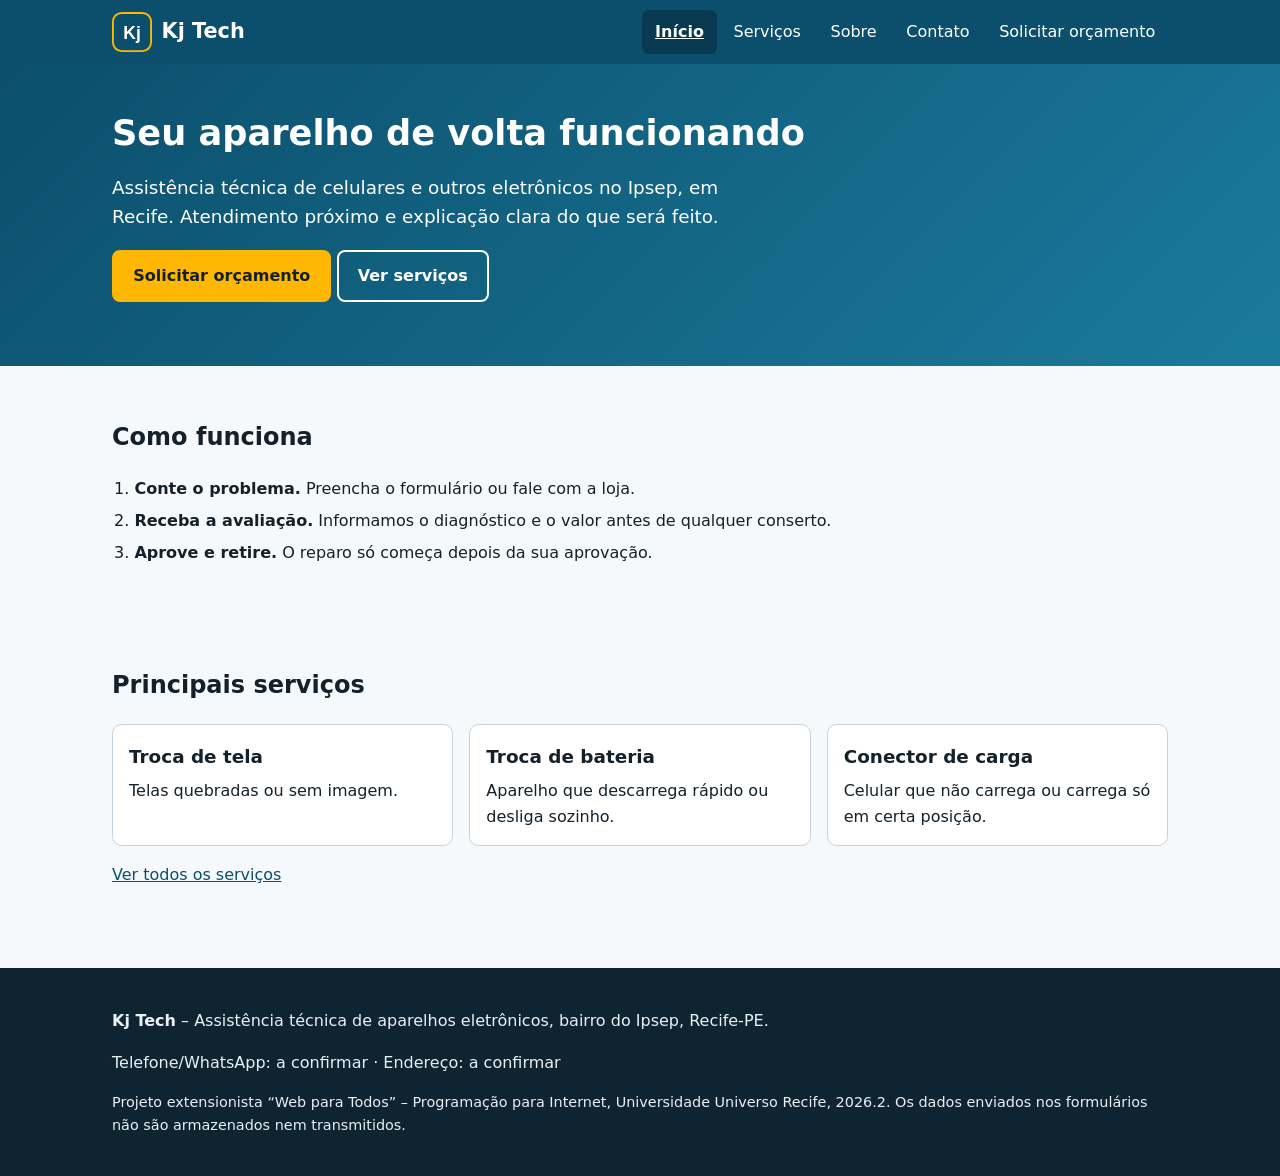
==== entrega-3/index.html @ 4215f727 "Entrega 3: site final da Kj Tech, README e guia de administração" ====
<!DOCTYPE html>
<html lang="pt-BR">
<head>
<meta charset="UTF-8">
<meta name="viewport" content="width=device-width, initial-scale=1">
<title>Início | Kj Tech – Assistência Técnica</title>
<meta name="description" content="Kj Tech: assistência técnica de celulares e eletrônicos no Ipsep, Recife. Conheça os serviços e peça um orçamento.">
<link rel="icon" href="img/logo.svg" type="image/svg+xml">
<link rel="stylesheet" href="css/style.css">
</head>
<body>
<a class="skip" href="#conteudo">Ir para o conteúdo principal</a>
<header class="topo">
  <div class="wrap topo-in">
    <a class="marca" href="index.html"><img src="img/logo.svg" alt="" width="40" height="40"><span>Kj Tech</span></a>
    <button class="menu-btn" aria-expanded="false" aria-controls="menu">Menu</button>
    <nav aria-label="Navegação principal"><ul id="menu" class="menu"><li><a href="index.html" aria-current="page">Início</a></li><li><a href="servicos.html">Serviços</a></li><li><a href="sobre.html">Sobre</a></li><li><a href="contato.html">Contato</a></li><li><a href="orcamento.html">Solicitar orçamento</a></li></ul></nav>
  </div>
</header>
<main id="conteudo">

<section class="hero"><div class="wrap">
  <h1>Seu aparelho de volta funcionando</h1>
  <p class="lead">Assistência técnica de celulares e outros eletrônicos no Ipsep, em Recife. Atendimento próximo e explicação clara do que será feito.</p>
  <p><a class="btn" href="orcamento.html">Solicitar orçamento</a> <a class="btn sec" href="servicos.html">Ver serviços</a></p>
</div></section>
<section class="wrap bloco">
  <h2>Como funciona</h2>
  <ol class="passos">
    <li><strong>Conte o problema.</strong> Preencha o formulário ou fale com a loja.</li>
    <li><strong>Receba a avaliação.</strong> Informamos o diagnóstico e o valor antes de qualquer conserto.</li>
    <li><strong>Aprove e retire.</strong> O reparo só começa depois da sua aprovação.</li>
  </ol>
</section>
<section class="wrap bloco">
  <h2>Principais serviços</h2>
  <ul class="cards">
    <li class="card"><h3>Troca de tela</h3><p>Telas quebradas ou sem imagem.</p></li>
    <li class="card"><h3>Troca de bateria</h3><p>Aparelho que descarrega rápido ou desliga sozinho.</p></li>
    <li class="card"><h3>Conector de carga</h3><p>Celular que não carrega ou carrega só em certa posição.</p></li>
  </ul>
  <p><a href="servicos.html">Ver todos os serviços</a></p>
</section>
</main>
<footer class="rodape">
  <div class="wrap">
    <p><strong>Kj Tech</strong> – Assistência técnica de aparelhos eletrônicos, bairro do Ipsep, Recife-PE.</p>
    <p>Telefone/WhatsApp: <span data-contato="telefone">a confirmar</span> · Endereço: <span data-contato="endereco">a confirmar</span></p>
    <p class="peq">Projeto extensionista “Web para Todos” – Programação para Internet, Universidade Universo Recife, 2026.2. Os dados enviados nos formulários não são armazenados nem transmitidos.</p>
  </div>
</footer>
<script src="js/config.js"></script>
<script src="js/main.js"></script>
</body>
</html>
---- entrega-3/css/style.css ----
:root{--azul:#0b4f6c;--azul-esc:#073a50;--fundo:#f6f9fb;--texto:#14212b;--borda:#c5d3dc;--erro:#a4161a;--ok:#116530}
*{box-sizing:border-box}
html{font-size:100%}
body{margin:0;font-family:system-ui,-apple-system,"Segoe UI",Arial,sans-serif;line-height:1.6;color:var(--texto);background:var(--fundo)}
.wrap{max-width:68rem;margin:0 auto;padding:0 1rem}
.estreito{max-width:40rem}
.sr{position:absolute;width:1px;height:1px;overflow:hidden;clip:rect(0 0 0 0)}
.skip{position:absolute;left:-999px;top:0;background:#fff;color:var(--azul-esc);padding:.75rem 1rem;z-index:10}
.skip:focus{left:0}
a{color:var(--azul)}
:focus-visible{outline:3px solid #ffb703;outline-offset:2px}
.topo{background:var(--azul);color:#fff}
.topo-in{display:flex;flex-wrap:wrap;align-items:center;justify-content:space-between;gap:.5rem;padding-top:.6rem;padding-bottom:.6rem}
.marca{display:flex;align-items:center;gap:.6rem;color:#fff;text-decoration:none;font-weight:700;font-size:1.3rem}
.menu{list-style:none;margin:0;padding:0;display:flex;flex-wrap:wrap;gap:.25rem}
.menu a{display:block;color:#fff;text-decoration:none;padding:.6rem .8rem;border-radius:.4rem}
.menu a:hover{background:var(--azul-esc);text-decoration:underline}
.menu a[aria-current="page"]{background:var(--azul-esc);font-weight:700;text-decoration:underline}
.menu-btn{display:none;background:var(--azul-esc);color:#fff;border:2px solid #fff;border-radius:.4rem;padding:.55rem .9rem;font:inherit;cursor:pointer}
.hero{background:linear-gradient(135deg,#0b4f6c,#1b7a9c);color:#fff;padding:3rem 0}
.hero h1{margin:0 0 .5rem;font-size:2.2rem;line-height:1.2}
.lead{font-size:1.15rem;max-width:42rem}
.bloco{padding-top:2rem;padding-bottom:2rem}
h1{font-size:2rem;line-height:1.2}
.btn{display:inline-block;background:#ffb703;color:#14212b;font-weight:700;border:2px solid #ffb703;border-radius:.5rem;padding:.7rem 1.2rem;text-decoration:none;font-size:1rem;cursor:pointer;font-family:inherit}
.btn:hover{background:#ffc83d}
.btn.sec{background:transparent;color:inherit;border-color:currentColor}
.bloco .btn.sec{color:var(--azul)}
.passos{padding-left:1.4rem}.passos li{margin:.4rem 0}
.cards{list-style:none;padding:0;margin:1rem 0;display:grid;grid-template-columns:repeat(auto-fit,minmax(15rem,1fr));gap:1rem}
.card{background:#fff;border:1px solid var(--borda);border-radius:.6rem;padding:1rem}
.card h2,.card h3{margin:.1rem 0 .4rem;font-size:1.15rem}
.card p{margin:0}
.campo{margin:1rem 0}
label{display:block;font-weight:600;margin-bottom:.3rem}
input[type=text],input[type=search],select,textarea{width:100%;padding:.65rem;font:inherit;border:2px solid #5d7384;border-radius:.4rem;background:#fff;color:var(--texto)}
.check{display:grid;grid-template-columns:auto 1fr;gap:.2rem .6rem;align-items:start}
.check input{width:1.3rem;height:1.3rem;margin-top:.25rem}.check label{margin:0;font-weight:400}.check .erro{grid-column:2}
.erro{color:var(--erro);font-weight:600;margin:.3rem 0 0}
.erro::before{content:"Erro: "}
.erro-geral{border:2px solid var(--erro);color:var(--erro);padding:.7rem;border-radius:.4rem;font-weight:600}
input[aria-invalid=true],select[aria-invalid=true],textarea[aria-invalid=true]{border-color:var(--erro);border-width:3px}
.ok{border:2px solid var(--ok);background:#e9f7ee;padding:1rem;border-radius:.5rem}
.ok h2{margin-top:0;color:var(--ok)}
.aviso{background:#fff4d6;border:1px solid #d9a400;padding:.7rem;border-radius:.4rem}
.dados dt{font-weight:700;margin-top:1rem}.dados dd{margin:.2rem 0 0}
.peq{font-size:.9rem}
.rodape{background:#0e2430;color:#e8f0f4;padding:1.5rem 0;margin-top:2rem}
.rodape a{color:#ffd166}
[hidden]{display:none!important}
@media (max-width:42rem){
  .menu-btn{display:inline-block}
  .menu{display:none;flex-direction:column;width:100%}
  .menu.aberto{display:flex}
  .topo nav{width:100%}
  .hero h1{font-size:1.7rem}
}
@media (prefers-reduced-motion:reduce){*{scroll-behavior:auto!important;transition:none!important}}
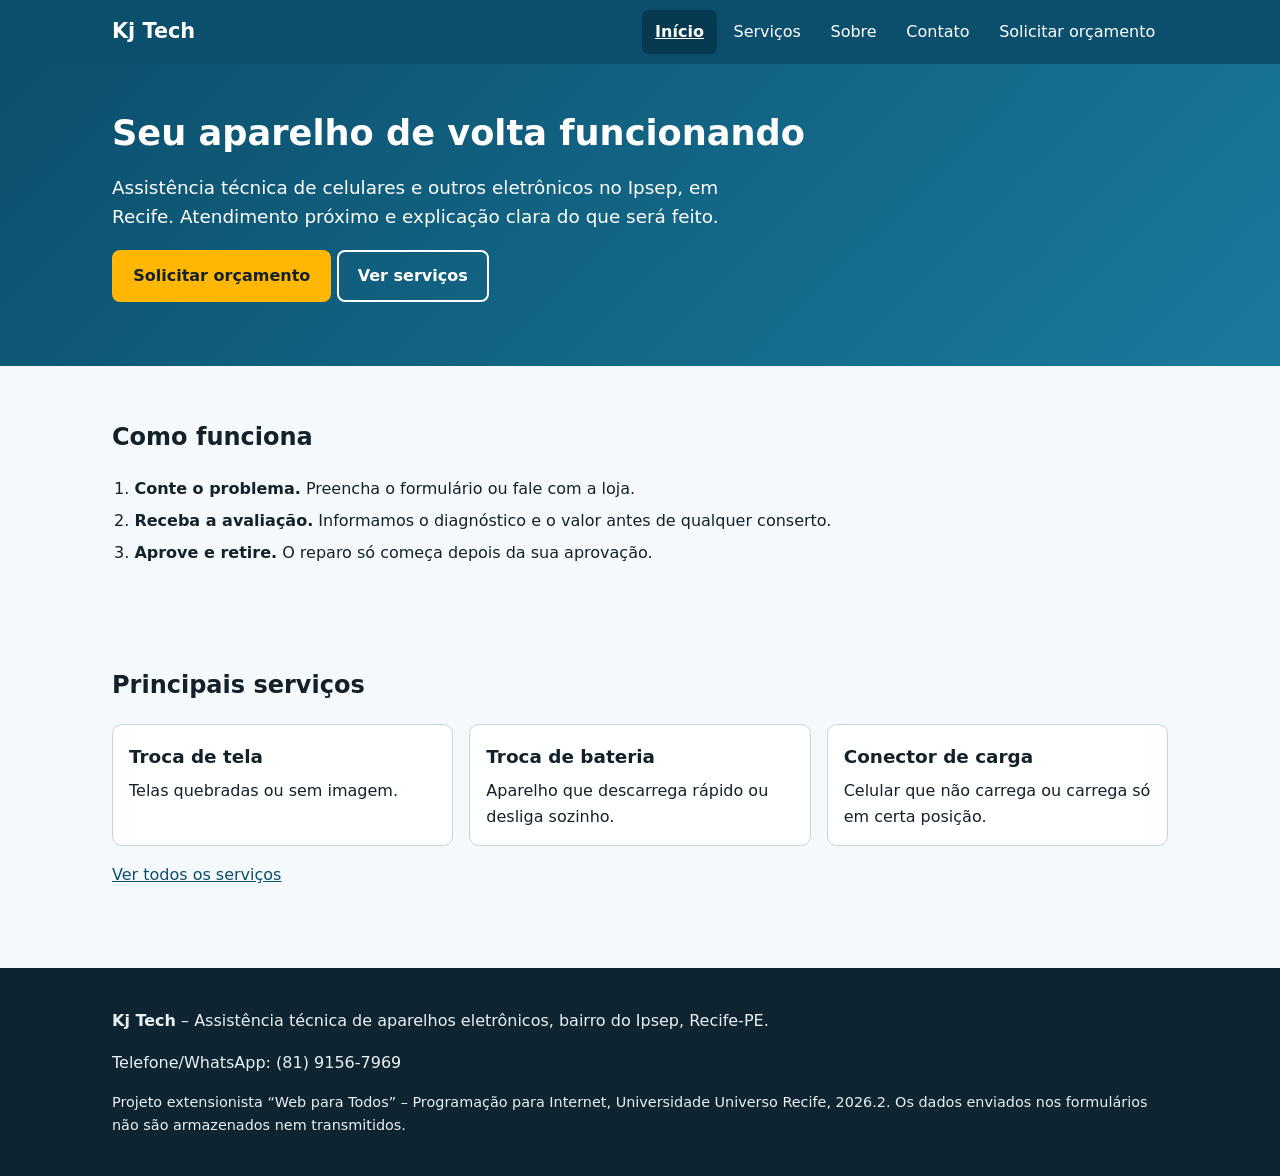
==== commit b0fe69bd: "Entrega 3: telefone de contato, horário comercial e remoção de endereço e logotipo" ====
--- a/entrega-3/index.html
+++ b/entrega-3/index.html
@@ -5,14 +5,13 @@
 <meta name="viewport" content="width=device-width, initial-scale=1">
 <title>Início | Kj Tech – Assistência Técnica</title>
 <meta name="description" content="Kj Tech: assistência técnica de celulares e eletrônicos no Ipsep, Recife. Conheça os serviços e peça um orçamento.">
-<link rel="icon" href="img/logo.svg" type="image/svg+xml">
 <link rel="stylesheet" href="css/style.css">
 </head>
 <body>
 <a class="skip" href="#conteudo">Ir para o conteúdo principal</a>
 <header class="topo">
   <div class="wrap topo-in">
-    <a class="marca" href="index.html"><img src="img/logo.svg" alt="" width="40" height="40"><span>Kj Tech</span></a>
+    <a class="marca" href="index.html"><span>Kj Tech</span></a>
     <button class="menu-btn" aria-expanded="false" aria-controls="menu">Menu</button>
     <nav aria-label="Navegação principal"><ul id="menu" class="menu"><li><a href="index.html" aria-current="page">Início</a></li><li><a href="servicos.html">Serviços</a></li><li><a href="sobre.html">Sobre</a></li><li><a href="contato.html">Contato</a></li><li><a href="orcamento.html">Solicitar orçamento</a></li></ul></nav>
   </div>
@@ -45,7 +44,7 @@
 <footer class="rodape">
   <div class="wrap">
     <p><strong>Kj Tech</strong> – Assistência técnica de aparelhos eletrônicos, bairro do Ipsep, Recife-PE.</p>
-    <p>Telefone/WhatsApp: <span data-contato="telefone">a confirmar</span> · Endereço: <span data-contato="endereco">a confirmar</span></p>
+    <p>Telefone/WhatsApp: <span data-contato="telefone">a confirmar</span></p>
     <p class="peq">Projeto extensionista “Web para Todos” – Programação para Internet, Universidade Universo Recife, 2026.2. Os dados enviados nos formulários não são armazenados nem transmitidos.</p>
   </div>
 </footer>
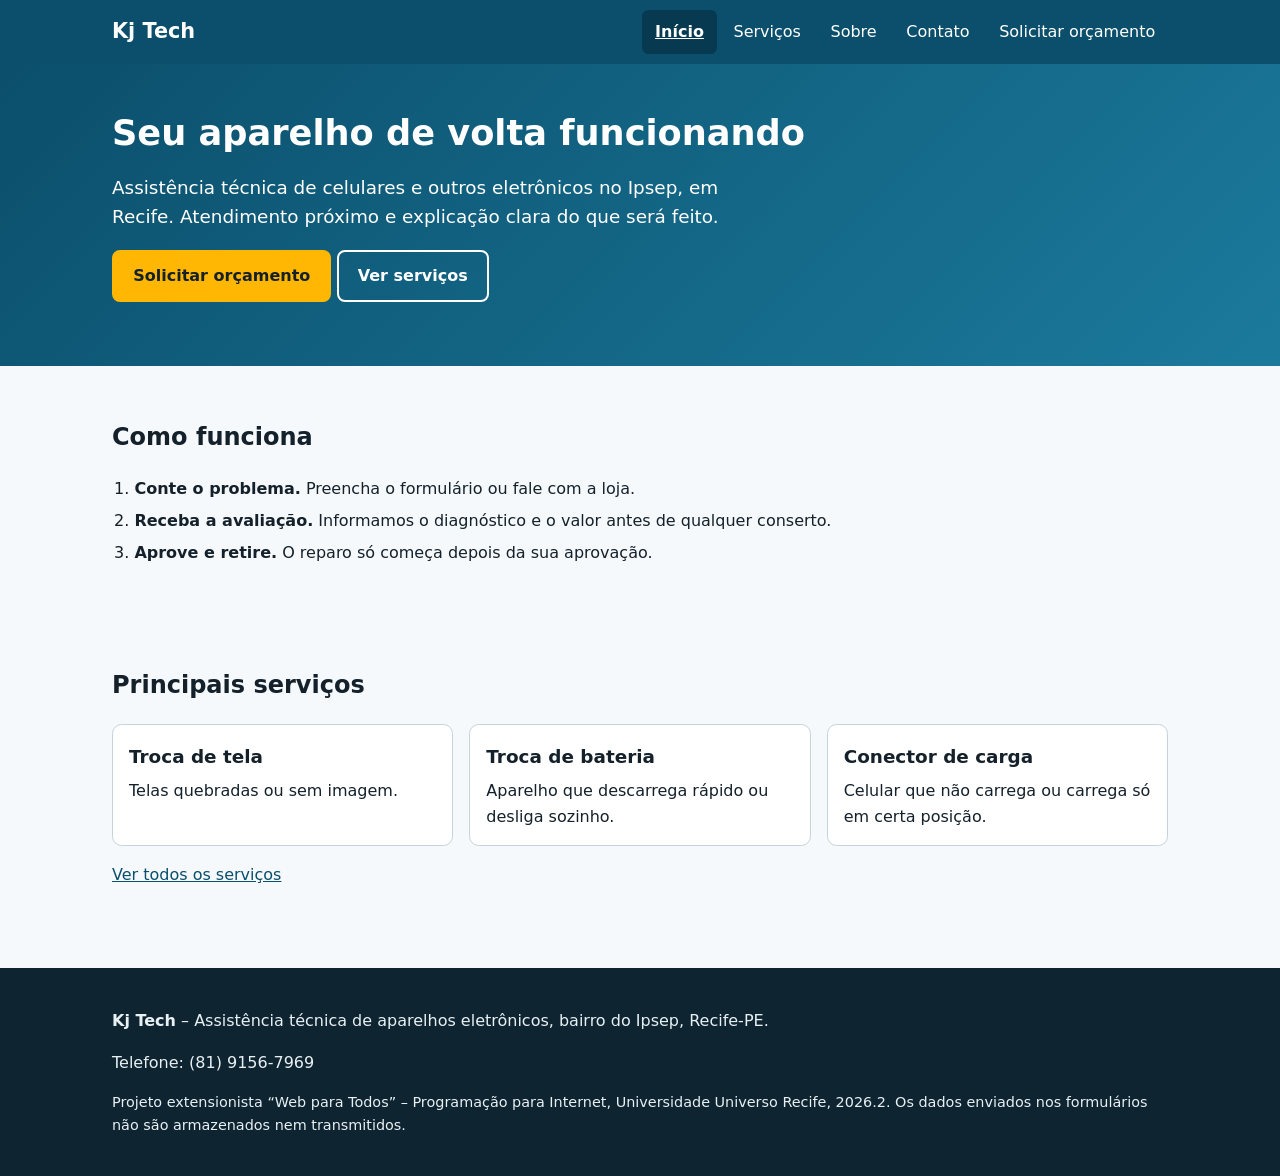
==== commit 70855bba: "Entrega 3: rótulo de telefone" ====
--- a/entrega-3/index.html
+++ b/entrega-3/index.html
@@ -44,7 +44,7 @@
 <footer class="rodape">
   <div class="wrap">
     <p><strong>Kj Tech</strong> – Assistência técnica de aparelhos eletrônicos, bairro do Ipsep, Recife-PE.</p>
-    <p>Telefone/WhatsApp: <span data-contato="telefone">a confirmar</span></p>
+    <p>Telefone: <span data-contato="telefone">a confirmar</span></p>
     <p class="peq">Projeto extensionista “Web para Todos” – Programação para Internet, Universidade Universo Recife, 2026.2. Os dados enviados nos formulários não são armazenados nem transmitidos.</p>
   </div>
 </footer>
